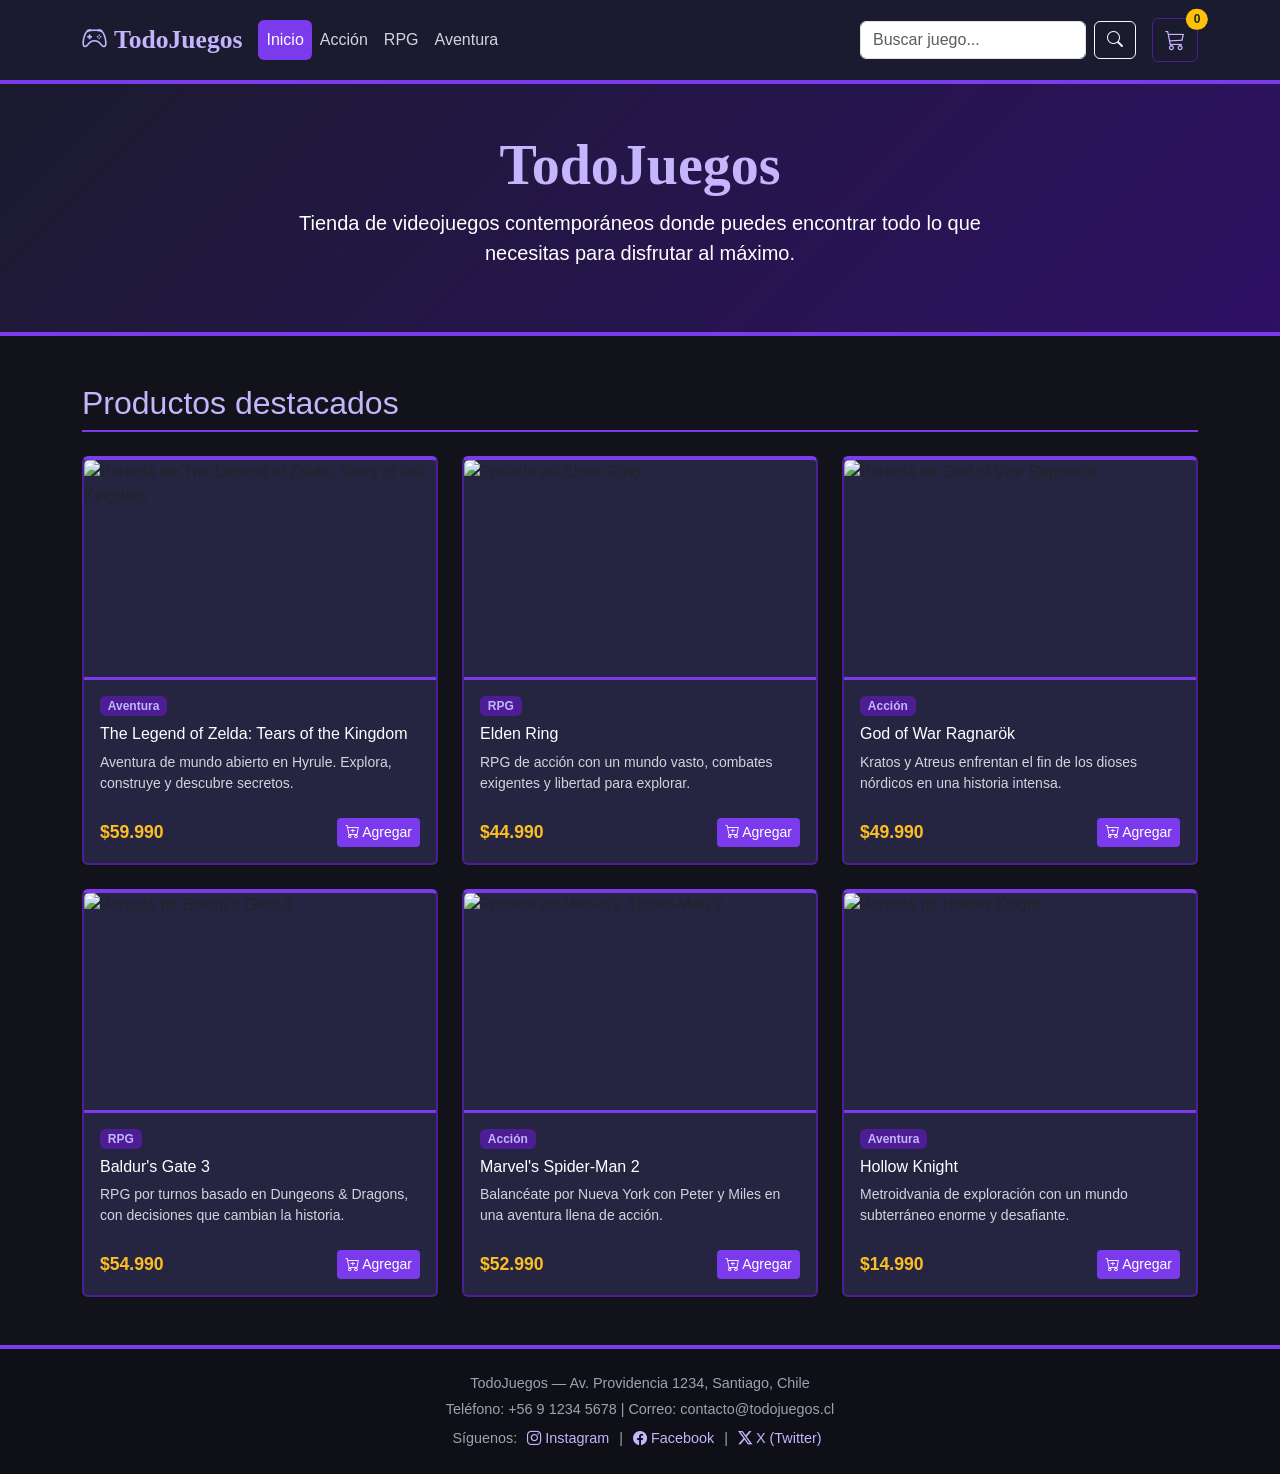
==== index.html @ 06bbed1e "Despliegue en GitHub Pages: sitio en la raiz" ====
<!DOCTYPE html>
<html lang="es">
<head>
    <meta charset="UTF-8">
    <meta name="viewport" content="width=device-width, initial-scale=1.0">
    <title>TodoJuegos — Tienda de videojuegos</title>

    <!-- Bootstrap 5 (CSS) desde CDN -->
    <link
        href="https://cdn.jsdelivr.net/npm/bootstrap@5.3.3/dist/css/bootstrap.min.css"
        rel="stylesheet"
        integrity="sha384-QWTKZyjpPEjISv5WaRU9OFeRpok6YctnYmDr5pNlyT2bRjXh0JMhjY6hW+ALEwIH"
        crossorigin="anonymous">

    <!-- Iconos de Bootstrap (para carrito, redes, etc.) -->
    <link rel="stylesheet"
          href="https://cdn.jsdelivr.net/npm/bootstrap-icons@1.11.3/font/bootstrap-icons.min.css">

    <!-- Estilos propios que complementan el tema morado -->
    <link rel="stylesheet" href="estilos.css">
</head>
<body>

    <!-- =========================================================
         BARRA DE NAVEGACIÓN (Bootstrap navbar responsiva)
         Incluye marca, categorías simuladas, buscador y carrito
         ========================================================= -->
    <nav class="navbar navbar-expand-lg navbar-dark sticky-top py-3">
        <div class="container">
            <a class="navbar-brand fw-bold" href="inicio.html">
                <i class="bi bi-controller"></i> TodoJuegos
            </a>

            <!-- Botón hamburguesa para móviles -->
            <button class="navbar-toggler" type="button" data-bs-toggle="collapse"
                    data-bs-target="#menuPrincipal" aria-controls="menuPrincipal"
                    aria-expanded="false" aria-label="Abrir menú de navegación">
                <span class="navbar-toggler-icon"></span>
            </button>

            <div class="collapse navbar-collapse" id="menuPrincipal">
                <!-- Categorías simuladas: filtran la lista de productos -->
                <ul class="navbar-nav me-auto mb-2 mb-lg-0">
                    <li class="nav-item">
                        <a class="nav-link filtro-categoria active" href="#" data-categoria="todos">Inicio</a>
                    </li>
                    <li class="nav-item">
                        <a class="nav-link filtro-categoria" href="#" data-categoria="Acción">Acción</a>
                    </li>
                    <li class="nav-item">
                        <a class="nav-link filtro-categoria" href="#" data-categoria="RPG">RPG</a>
                    </li>
                    <li class="nav-item">
                        <a class="nav-link filtro-categoria" href="#" data-categoria="Aventura">Aventura</a>
                    </li>
                </ul>

                <!-- Formulario de búsqueda (evento submit) -->
                <form class="d-flex me-lg-3 my-2 my-lg-0" id="formBusqueda" role="search">
                    <input class="form-control me-2" type="search" id="inputBusqueda"
                           placeholder="Buscar juego..." aria-label="Buscar">
                    <button class="btn btn-outline-light" type="submit">
                        <i class="bi bi-search"></i>
                    </button>
                </form>

                <!-- Botón del carrito con contador -->
                <button class="btn btn-carrito position-relative" type="button"
                        data-bs-toggle="offcanvas" data-bs-target="#carritoPanel">
                    <i class="bi bi-cart3 fs-5"></i>
                    <span id="contadorCarrito"
                          class="position-absolute top-0 start-100 translate-middle badge rounded-pill bg-warning text-dark">
                        0
                    </span>
                </button>
            </div>
        </div>
    </nav>

    <!-- =========================================================
         CABECERA / HERO con la descripción de la tienda
         ========================================================= -->
    <header class="hero text-center text-white py-5">
        <div class="container">
            <h1 class="display-4 fw-bold">TodoJuegos</h1>
            <p class="lead mx-auto" style="max-width: 700px;">
                Tienda de videojuegos contemporáneos donde puedes encontrar todo
                lo que necesitas para disfrutar al máximo.
            </p>
        </div>
    </header>

    <!-- =========================================================
         SECCIÓN PRINCIPAL DE PRODUCTOS
         Las tarjetas se generan dinámicamente con JavaScript
         ========================================================= -->
    <main class="container my-5" id="productos">
        <h2 class="mb-4 titulo-seccion">Productos destacados</h2>

        <!-- Mensaje de estado (carga / error) -->
        <div id="mensajeEstado" class="alert d-none" role="alert"></div>

        <!-- Grid responsivo de Bootstrap donde se inyectan los productos -->
        <div class="row g-4" id="listaProductos"
             aria-live="polite" aria-label="Lista de productos"></div>
    </main>

    <!-- =========================================================
         PANEL LATERAL DEL CARRITO (offcanvas de Bootstrap)
         Muestra el resumen de los productos agregados
         ========================================================= -->
    <div class="offcanvas offcanvas-end" tabindex="-1" id="carritoPanel"
         aria-labelledby="tituloCarrito">
        <div class="offcanvas-header">
            <h5 class="offcanvas-title" id="tituloCarrito">
                <i class="bi bi-cart3"></i> Tu carrito
            </h5>
            <button type="button" class="btn-close btn-close-white"
                    data-bs-dismiss="offcanvas" aria-label="Cerrar"></button>
        </div>
        <div class="offcanvas-body d-flex flex-column">
            <!-- Aquí se lista el resumen del carrito -->
            <div id="resumenCarrito" class="flex-grow-1"></div>

            <!-- Total y acción de compra -->
            <div class="border-top pt-3 mt-3">
                <div class="d-flex justify-content-between fs-5 fw-bold mb-3">
                    <span>Total:</span>
                    <span id="totalCarrito">$0</span>
                </div>
                <button class="btn btn-comprar w-100" id="btnVaciar">
                    Vaciar carrito
                </button>
            </div>
        </div>
    </div>

    <!-- =========================================================
         PIE DE PÁGINA con contacto y redes sociales
         ========================================================= -->
    <footer id="contacto" class="text-center py-4 mt-5">
        <div class="container">
            <p class="mb-1">TodoJuegos — Av. Providencia 1234, Santiago, Chile</p>
            <p class="mb-2">Teléfono: +56 9 1234 5678 | Correo: contacto@todojuegos.cl</p>
            <p class="mb-0">
                Síguenos:
                <a href="https://instagram.com" target="_blank" rel="noopener">
                    <i class="bi bi-instagram"></i> Instagram</a> |
                <a href="https://facebook.com" target="_blank" rel="noopener">
                    <i class="bi bi-facebook"></i> Facebook</a> |
                <a href="https://twitter.com" target="_blank" rel="noopener">
                    <i class="bi bi-twitter-x"></i> X (Twitter)</a>
            </p>
        </div>
    </footer>

    <!-- Bootstrap 5 (JavaScript bundle, incluye Popper) -->
    <script
        src="https://cdn.jsdelivr.net/npm/bootstrap@5.3.3/dist/js/bootstrap.bundle.min.js"
        integrity="sha384-YvpcrYf0tY3lHB60NNkmXc5s9fDVZLESaAA55NDzOxhy9GkcIdslK1eN7N6jIeHz"
        crossorigin="anonymous"></script>

    <!-- Nuestra lógica de la aplicación -->
    <script src="app.js"></script>
</body>
</html>
---- estilos.css ----
/* =====================================================================
   TodoJuegos — Estilos propios
   Complementan a Bootstrap 5 aplicando la paleta oscura/morada.
   Bootstrap se encarga de la maquetación responsiva; aquí solo
   ajustamos colores, bordes y detalles visuales de la marca.
   ===================================================================== */

/* Paleta de colores reutilizable mediante variables CSS */
:root {
    --fondo:        #12121a;
    --fondo-panel:  #1b1b2f;
    --fondo-card:   #252542;
    --morado:       #7c3aed;
    --morado-claro: #c4b5fd;
    --morado-borde: #4c1d95;
    --texto:        #e8e8e8;
    --texto-suave:  #d1d5db;
    --amarillo:     #fbbf24;
}

body {
    background-color: var(--fondo);
    color: var(--texto);
    font-family: Arial, Helvetica, sans-serif;
}

/* ============================================
   BARRA DE NAVEGACIÓN
   ============================================ */
.navbar {
    background-color: var(--fondo-panel);
    border-bottom: 4px solid var(--morado);
}

.navbar-brand {
    font-family: Georgia, "Times New Roman", serif;
    color: var(--morado-claro) !important;
    font-size: 1.6rem;
}

.navbar-dark .navbar-nav .nav-link {
    color: var(--texto-suave);
    border-radius: 6px;
    transition: background-color .2s ease, color .2s ease;
}

.navbar-dark .navbar-nav .nav-link:hover,
.navbar-dark .navbar-nav .nav-link.active {
    background-color: var(--morado);
    color: #fff;
}

/* Botón del carrito en la navbar */
.btn-carrito {
    color: var(--morado-claro);
    border: 1px solid var(--morado-borde);
}
.btn-carrito:hover {
    background-color: var(--morado);
    color: #fff;
}

/* ============================================
   CABECERA / HERO
   ============================================ */
.hero {
    background: linear-gradient(135deg, #1b1b2f 0%, #2e1064 100%);
    border-bottom: 4px solid var(--morado);
}
.hero h1 {
    font-family: Georgia, "Times New Roman", serif;
    color: var(--morado-claro);
}

/* ============================================
   SECCIÓN DE PRODUCTOS
   ============================================ */
.titulo-seccion {
    color: var(--morado-claro);
    padding-bottom: .5rem;
    border-bottom: 2px solid var(--morado);
}

/* Tarjetas de producto (componente card de Bootstrap) */
.card-producto {
    background-color: var(--fondo-card);
    border: 2px solid var(--morado-borde);
    border-top: 4px solid var(--morado);
    transition: transform .2s ease, box-shadow .2s ease;
}
.card-producto:hover {
    transform: translateY(-6px);
    box-shadow: 0 10px 25px rgba(124, 58, 237, .35);
}
.card-producto .card-img-top {
    height: 220px;
    object-fit: cover;
    border-bottom: 3px solid var(--morado);
}
.card-producto .card-title {
    color: #fff;
}
.card-producto .card-text {
    color: var(--texto-suave);
}
.precio {
    color: var(--amarillo);
    font-size: 1.1rem;
}

/* Etiqueta de categoría */
.badge-categoria {
    background-color: var(--morado-borde);
    color: var(--morado-claro);
}

/* Botón "Agregar al carrito" */
.btn-agregar {
    background-color: var(--morado);
    color: #fff;
    border: none;
}
.btn-agregar:hover {
    background-color: #6d28d9;
    color: #fff;
}

/* ============================================
   PANEL LATERAL DEL CARRITO (offcanvas)
   ============================================ */
.offcanvas {
    background-color: var(--fondo-panel);
    color: var(--texto);
}
.item-carrito {
    border-bottom: 1px solid var(--morado-borde);
}
.btn-quitar {
    color: #f87171;
    border: none;
    background: transparent;
}
.btn-quitar:hover {
    color: #fff;
    background-color: #dc2626;
}
.btn-comprar {
    background-color: var(--morado);
    color: #fff;
    border: none;
}
.btn-comprar:hover {
    background-color: #6d28d9;
    color: #fff;
}

/* ============================================
   PIE DE PÁGINA
   ============================================ */
#contacto {
    background-color: #0f0f18;
    color: #9ca3af;
    border-top: 4px solid var(--morado);
    font-size: .9rem;
}
#contacto a {
    color: var(--morado-claro);
    text-decoration: none;
    padding: 2px 6px;
}
#contacto a:hover {
    color: #fff;
    background-color: var(--morado);
    border-radius: 4px;
}
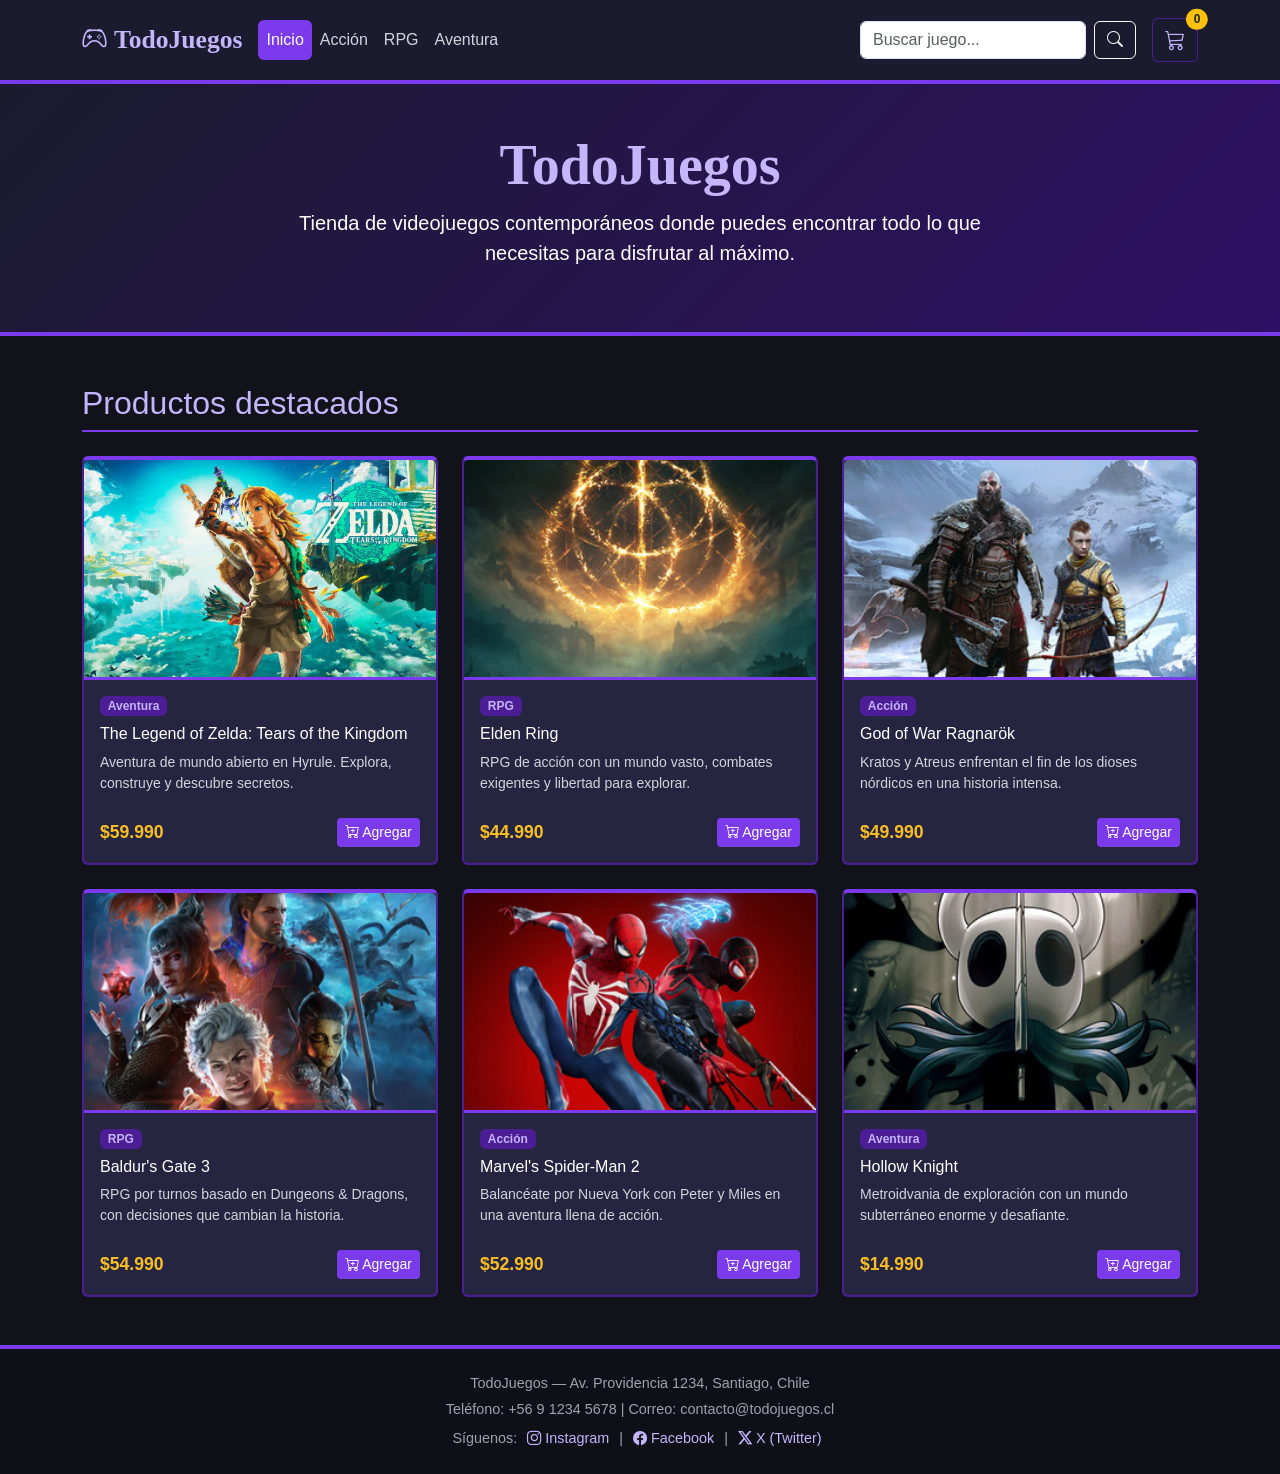
==== commit 04fbc331: "Despliegue: estructura assets/ (css, js, img) en la raiz" ====
--- a/index.html
+++ b/index.html
@@ -17,7 +17,7 @@
           href="https://cdn.jsdelivr.net/npm/bootstrap-icons@1.11.3/font/bootstrap-icons.min.css">
 
     <!-- Estilos propios que complementan el tema morado -->
-    <link rel="stylesheet" href="estilos.css">
+    <link rel="stylesheet" href="assets/css/estilos.css">
 </head>
 <body>
 
@@ -161,6 +161,6 @@
         crossorigin="anonymous"></script>
 
     <!-- Nuestra lógica de la aplicación -->
-    <script src="app.js"></script>
+    <script src="assets/js/app.js"></script>
 </body>
 </html>
--- a/assets/css/estilos.css
+++ b/assets/css/estilos.css
@@ -0,0 +1,175 @@
+/* =====================================================================
+   TodoJuegos — Estilos propios
+   Complementan a Bootstrap 5 aplicando la paleta oscura/morada.
+   Bootstrap se encarga de la maquetación responsiva; aquí solo
+   ajustamos colores, bordes y detalles visuales de la marca.
+   ===================================================================== */
+
+/* Paleta de colores reutilizable mediante variables CSS */
+:root {
+    --fondo:        #12121a;
+    --fondo-panel:  #1b1b2f;
+    --fondo-card:   #252542;
+    --morado:       #7c3aed;
+    --morado-claro: #c4b5fd;
+    --morado-borde: #4c1d95;
+    --texto:        #e8e8e8;
+    --texto-suave:  #d1d5db;
+    --amarillo:     #fbbf24;
+}
+
+body {
+    background-color: var(--fondo);
+    color: var(--texto);
+    font-family: Arial, Helvetica, sans-serif;
+}
+
+/* ============================================
+   BARRA DE NAVEGACIÓN
+   ============================================ */
+.navbar {
+    background-color: var(--fondo-panel);
+    border-bottom: 4px solid var(--morado);
+}
+
+.navbar-brand {
+    font-family: Georgia, "Times New Roman", serif;
+    color: var(--morado-claro) !important;
+    font-size: 1.6rem;
+}
+
+.navbar-dark .navbar-nav .nav-link {
+    color: var(--texto-suave);
+    border-radius: 6px;
+    transition: background-color .2s ease, color .2s ease;
+}
+
+.navbar-dark .navbar-nav .nav-link:hover,
+.navbar-dark .navbar-nav .nav-link.active {
+    background-color: var(--morado);
+    color: #fff;
+}
+
+/* Botón del carrito en la navbar */
+.btn-carrito {
+    color: var(--morado-claro);
+    border: 1px solid var(--morado-borde);
+}
+.btn-carrito:hover {
+    background-color: var(--morado);
+    color: #fff;
+}
+
+/* ============================================
+   CABECERA / HERO
+   ============================================ */
+.hero {
+    background: linear-gradient(135deg, #1b1b2f 0%, #2e1064 100%);
+    border-bottom: 4px solid var(--morado);
+}
+.hero h1 {
+    font-family: Georgia, "Times New Roman", serif;
+    color: var(--morado-claro);
+}
+
+/* ============================================
+   SECCIÓN DE PRODUCTOS
+   ============================================ */
+.titulo-seccion {
+    color: var(--morado-claro);
+    padding-bottom: .5rem;
+    border-bottom: 2px solid var(--morado);
+}
+
+/* Tarjetas de producto (componente card de Bootstrap) */
+.card-producto {
+    background-color: var(--fondo-card);
+    border: 2px solid var(--morado-borde);
+    border-top: 4px solid var(--morado);
+    transition: transform .2s ease, box-shadow .2s ease;
+}
+.card-producto:hover {
+    transform: translateY(-6px);
+    box-shadow: 0 10px 25px rgba(124, 58, 237, .35);
+}
+.card-producto .card-img-top {
+    height: 220px;
+    object-fit: cover;
+    border-bottom: 3px solid var(--morado);
+}
+.card-producto .card-title {
+    color: #fff;
+}
+.card-producto .card-text {
+    color: var(--texto-suave);
+}
+.precio {
+    color: var(--amarillo);
+    font-size: 1.1rem;
+}
+
+/* Etiqueta de categoría */
+.badge-categoria {
+    background-color: var(--morado-borde);
+    color: var(--morado-claro);
+}
+
+/* Botón "Agregar al carrito" */
+.btn-agregar {
+    background-color: var(--morado);
+    color: #fff;
+    border: none;
+}
+.btn-agregar:hover {
+    background-color: #6d28d9;
+    color: #fff;
+}
+
+/* ============================================
+   PANEL LATERAL DEL CARRITO (offcanvas)
+   ============================================ */
+.offcanvas {
+    background-color: var(--fondo-panel);
+    color: var(--texto);
+}
+.item-carrito {
+    border-bottom: 1px solid var(--morado-borde);
+}
+.btn-quitar {
+    color: #f87171;
+    border: none;
+    background: transparent;
+}
+.btn-quitar:hover {
+    color: #fff;
+    background-color: #dc2626;
+}
+.btn-comprar {
+    background-color: var(--morado);
+    color: #fff;
+    border: none;
+}
+.btn-comprar:hover {
+    background-color: #6d28d9;
+    color: #fff;
+}
+
+/* ============================================
+   PIE DE PÁGINA
+   ============================================ */
+#contacto {
+    background-color: #0f0f18;
+    color: #9ca3af;
+    border-top: 4px solid var(--morado);
+    font-size: .9rem;
+}
+#contacto a {
+    color: var(--morado-claro);
+    text-decoration: none;
+    padding: 2px 6px;
+}
+#contacto a:hover {
+    color: #fff;
+    background-color: var(--morado);
+    border-radius: 4px;
+}
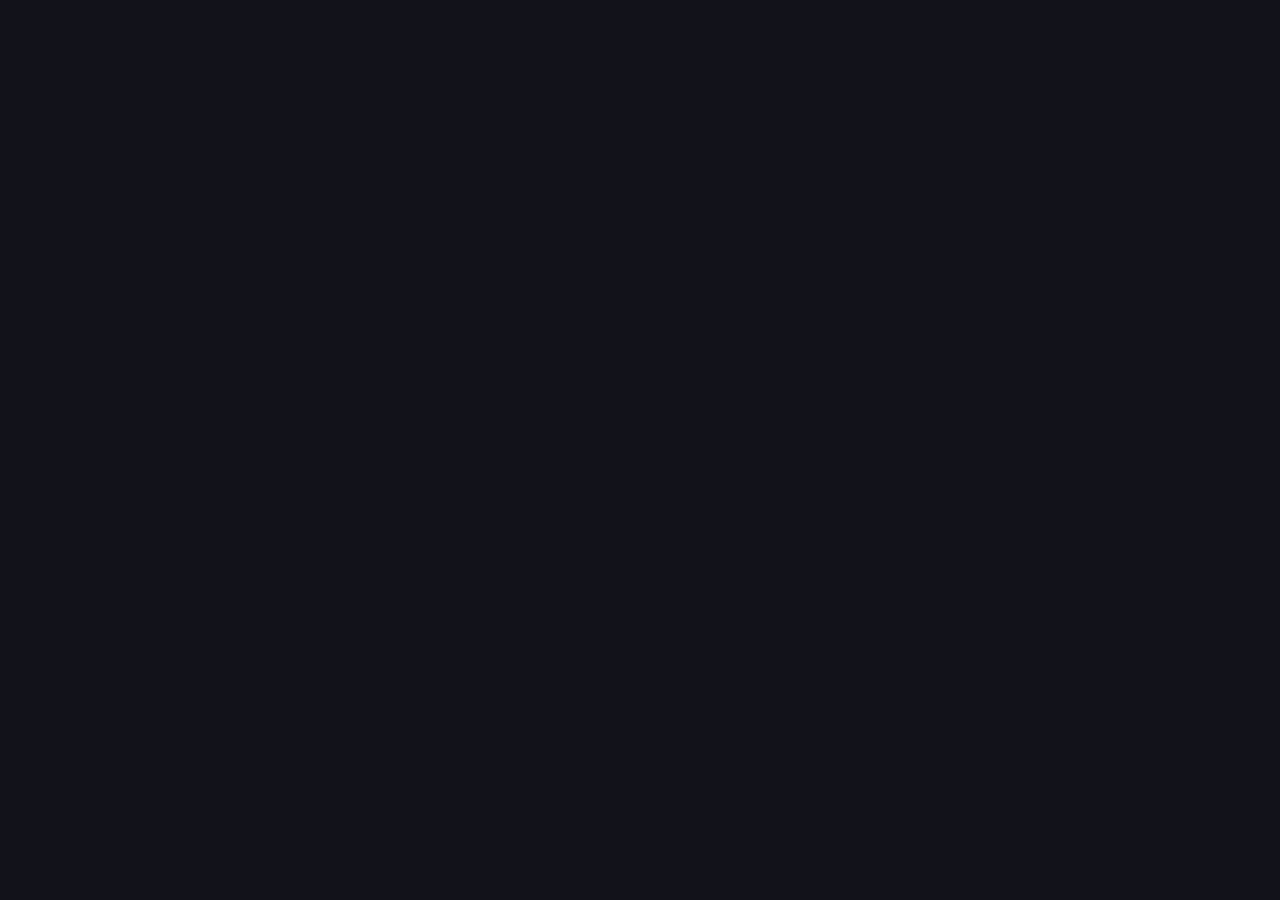
==== commit ea377cd7: "Implementa el catalogo con React (useState, useEffect y renderizado condicional)" ====
--- a/index.html
+++ b/index.html
@@ -5,162 +5,27 @@
     <meta name="viewport" content="width=device-width, initial-scale=1.0">
     <title>TodoJuegos — Tienda de videojuegos</title>
 
-    <!-- Bootstrap 5 (CSS) desde CDN -->
     <link
         href="https://cdn.jsdelivr.net/npm/bootstrap@5.3.3/dist/css/bootstrap.min.css"
         rel="stylesheet"
         integrity="sha384-QWTKZyjpPEjISv5WaRU9OFeRpok6YctnYmDr5pNlyT2bRjXh0JMhjY6hW+ALEwIH"
         crossorigin="anonymous">
-
-    <!-- Iconos de Bootstrap (para carrito, redes, etc.) -->
     <link rel="stylesheet"
           href="https://cdn.jsdelivr.net/npm/bootstrap-icons@1.11.3/font/bootstrap-icons.min.css">
-
-    <!-- Estilos propios que complementan el tema morado -->
     <link rel="stylesheet" href="assets/css/estilos.css">
 </head>
 <body>
+    <!-- La interfaz se monta con React dentro de este contenedor -->
+    <div id="root"></div>
 
-    <!-- =========================================================
-         BARRA DE NAVEGACIÓN (Bootstrap navbar responsiva)
-         Incluye marca, categorías simuladas, buscador y carrito
-         ========================================================= -->
-    <nav class="navbar navbar-expand-lg navbar-dark sticky-top py-3">
-        <div class="container">
-            <a class="navbar-brand fw-bold" href="inicio.html">
-                <i class="bi bi-controller"></i> TodoJuegos
-            </a>
-
-            <!-- Botón hamburguesa para móviles -->
-            <button class="navbar-toggler" type="button" data-bs-toggle="collapse"
-                    data-bs-target="#menuPrincipal" aria-controls="menuPrincipal"
-                    aria-expanded="false" aria-label="Abrir menú de navegación">
-                <span class="navbar-toggler-icon"></span>
-            </button>
-
-            <div class="collapse navbar-collapse" id="menuPrincipal">
-                <!-- Categorías simuladas: filtran la lista de productos -->
-                <ul class="navbar-nav me-auto mb-2 mb-lg-0">
-                    <li class="nav-item">
-                        <a class="nav-link filtro-categoria active" href="#" data-categoria="todos">Inicio</a>
-                    </li>
-                    <li class="nav-item">
-                        <a class="nav-link filtro-categoria" href="#" data-categoria="Acción">Acción</a>
-                    </li>
-                    <li class="nav-item">
-                        <a class="nav-link filtro-categoria" href="#" data-categoria="RPG">RPG</a>
-                    </li>
-                    <li class="nav-item">
-                        <a class="nav-link filtro-categoria" href="#" data-categoria="Aventura">Aventura</a>
-                    </li>
-                </ul>
-
-                <!-- Formulario de búsqueda (evento submit) -->
-                <form class="d-flex me-lg-3 my-2 my-lg-0" id="formBusqueda" role="search">
-                    <input class="form-control me-2" type="search" id="inputBusqueda"
-                           placeholder="Buscar juego..." aria-label="Buscar">
-                    <button class="btn btn-outline-light" type="submit">
-                        <i class="bi bi-search"></i>
-                    </button>
-                </form>
-
-                <!-- Botón del carrito con contador -->
-                <button class="btn btn-carrito position-relative" type="button"
-                        data-bs-toggle="offcanvas" data-bs-target="#carritoPanel">
-                    <i class="bi bi-cart3 fs-5"></i>
-                    <span id="contadorCarrito"
-                          class="position-absolute top-0 start-100 translate-middle badge rounded-pill bg-warning text-dark">
-                        0
-                    </span>
-                </button>
-            </div>
-        </div>
-    </nav>
-
-    <!-- =========================================================
-         CABECERA / HERO con la descripción de la tienda
-         ========================================================= -->
-    <header class="hero text-center text-white py-5">
-        <div class="container">
-            <h1 class="display-4 fw-bold">TodoJuegos</h1>
-            <p class="lead mx-auto" style="max-width: 700px;">
-                Tienda de videojuegos contemporáneos donde puedes encontrar todo
-                lo que necesitas para disfrutar al máximo.
-            </p>
-        </div>
-    </header>
-
-    <!-- =========================================================
-         SECCIÓN PRINCIPAL DE PRODUCTOS
-         Las tarjetas se generan dinámicamente con JavaScript
-         ========================================================= -->
-    <main class="container my-5" id="productos">
-        <h2 class="mb-4 titulo-seccion">Productos destacados</h2>
-
-        <!-- Mensaje de estado (carga / error) -->
-        <div id="mensajeEstado" class="alert d-none" role="alert"></div>
-
-        <!-- Grid responsivo de Bootstrap donde se inyectan los productos -->
-        <div class="row g-4" id="listaProductos"
-             aria-live="polite" aria-label="Lista de productos"></div>
-    </main>
-
-    <!-- =========================================================
-         PANEL LATERAL DEL CARRITO (offcanvas de Bootstrap)
-         Muestra el resumen de los productos agregados
-         ========================================================= -->
-    <div class="offcanvas offcanvas-end" tabindex="-1" id="carritoPanel"
-         aria-labelledby="tituloCarrito">
-        <div class="offcanvas-header">
-            <h5 class="offcanvas-title" id="tituloCarrito">
-                <i class="bi bi-cart3"></i> Tu carrito
-            </h5>
-            <button type="button" class="btn-close btn-close-white"
-                    data-bs-dismiss="offcanvas" aria-label="Cerrar"></button>
-        </div>
-        <div class="offcanvas-body d-flex flex-column">
-            <!-- Aquí se lista el resumen del carrito -->
-            <div id="resumenCarrito" class="flex-grow-1"></div>
-
-            <!-- Total y acción de compra -->
-            <div class="border-top pt-3 mt-3">
-                <div class="d-flex justify-content-between fs-5 fw-bold mb-3">
-                    <span>Total:</span>
-                    <span id="totalCarrito">$0</span>
-                </div>
-                <button class="btn btn-comprar w-100" id="btnVaciar">
-                    Vaciar carrito
-                </button>
-            </div>
-        </div>
-    </div>
-
-    <!-- =========================================================
-         PIE DE PÁGINA con contacto y redes sociales
-         ========================================================= -->
-    <footer id="contacto" class="text-center py-4 mt-5">
-        <div class="container">
-            <p class="mb-1">TodoJuegos — Av. Providencia 1234, Santiago, Chile</p>
-            <p class="mb-2">Teléfono: +56 9 1234 5678 | Correo: contacto@todojuegos.cl</p>
-            <p class="mb-0">
-                Síguenos:
-                <a href="https://instagram.com" target="_blank" rel="noopener">
-                    <i class="bi bi-instagram"></i> Instagram</a> |
-                <a href="https://facebook.com" target="_blank" rel="noopener">
-                    <i class="bi bi-facebook"></i> Facebook</a> |
-                <a href="https://twitter.com" target="_blank" rel="noopener">
-                    <i class="bi bi-twitter-x"></i> X (Twitter)</a>
-            </p>
-        </div>
-    </footer>
-
-    <!-- Bootstrap 5 (JavaScript bundle, incluye Popper) -->
+    <script src="https://unpkg.com/react@18/umd/react.production.min.js" crossorigin></script>
+    <script src="https://unpkg.com/react-dom@18/umd/react-dom.production.min.js" crossorigin></script>
+    <script src="https://unpkg.com/@babel/standalone/babel.min.js"></script>
     <script
         src="https://cdn.jsdelivr.net/npm/bootstrap@5.3.3/dist/js/bootstrap.bundle.min.js"
         integrity="sha384-YvpcrYf0tY3lHB60NNkmXc5s9fDVZLESaAA55NDzOxhy9GkcIdslK1eN7N6jIeHz"
         crossorigin="anonymous"></script>
 
-    <!-- Nuestra lógica de la aplicación -->
-    <script src="assets/js/app.js"></script>
+    <script type="text/babel" src="assets/js/app.js"></script>
 </body>
 </html>
--- a/assets/css/estilos.css
+++ b/assets/css/estilos.css
@@ -1,11 +1,4 @@
-/* =====================================================================
-   TodoJuegos — Estilos propios
-   Complementan a Bootstrap 5 aplicando la paleta oscura/morada.
-   Bootstrap se encarga de la maquetación responsiva; aquí solo
-   ajustamos colores, bordes y detalles visuales de la marca.
-   ===================================================================== */
-
-/* Paleta de colores reutilizable mediante variables CSS */
+/* Paleta de colores del sitio */
 :root {
     --fondo:        #12121a;
     --fondo-panel:  #1b1b2f;
@@ -24,9 +17,7 @@
     font-family: Arial, Helvetica, sans-serif;
 }
 
-/* ============================================
-   BARRA DE NAVEGACIÓN
-   ============================================ */
+/* Barra de navegacion */
 .navbar {
     background-color: var(--fondo-panel);
     border-bottom: 4px solid var(--morado);
@@ -50,7 +41,6 @@
     color: #fff;
 }
 
-/* Botón del carrito en la navbar */
 .btn-carrito {
     color: var(--morado-claro);
     border: 1px solid var(--morado-borde);
@@ -60,9 +50,7 @@
     color: #fff;
 }
 
-/* ============================================
-   CABECERA / HERO
-   ============================================ */
+/* Cabecera */
 .hero {
     background: linear-gradient(135deg, #1b1b2f 0%, #2e1064 100%);
     border-bottom: 4px solid var(--morado);
@@ -72,16 +60,13 @@
     color: var(--morado-claro);
 }
 
-/* ============================================
-   SECCIÓN DE PRODUCTOS
-   ============================================ */
+/* Productos */
 .titulo-seccion {
     color: var(--morado-claro);
     padding-bottom: .5rem;
     border-bottom: 2px solid var(--morado);
 }
 
-/* Tarjetas de producto (componente card de Bootstrap) */
 .card-producto {
     background-color: var(--fondo-card);
     border: 2px solid var(--morado-borde);
@@ -108,13 +93,11 @@
     font-size: 1.1rem;
 }
 
-/* Etiqueta de categoría */
 .badge-categoria {
     background-color: var(--morado-borde);
     color: var(--morado-claro);
 }
 
-/* Botón "Agregar al carrito" */
 .btn-agregar {
     background-color: var(--morado);
     color: #fff;
@@ -125,9 +108,7 @@
     color: #fff;
 }
 
-/* ============================================
-   PANEL LATERAL DEL CARRITO (offcanvas)
-   ============================================ */
+/* Carrito */
 .offcanvas {
     background-color: var(--fondo-panel);
     color: var(--texto);
@@ -154,9 +135,7 @@
     color: #fff;
 }
 
-/* ============================================
-   PIE DE PÁGINA
-   ============================================ */
+/* Pie de pagina */
 #contacto {
     background-color: #0f0f18;
     color: #9ca3af;
